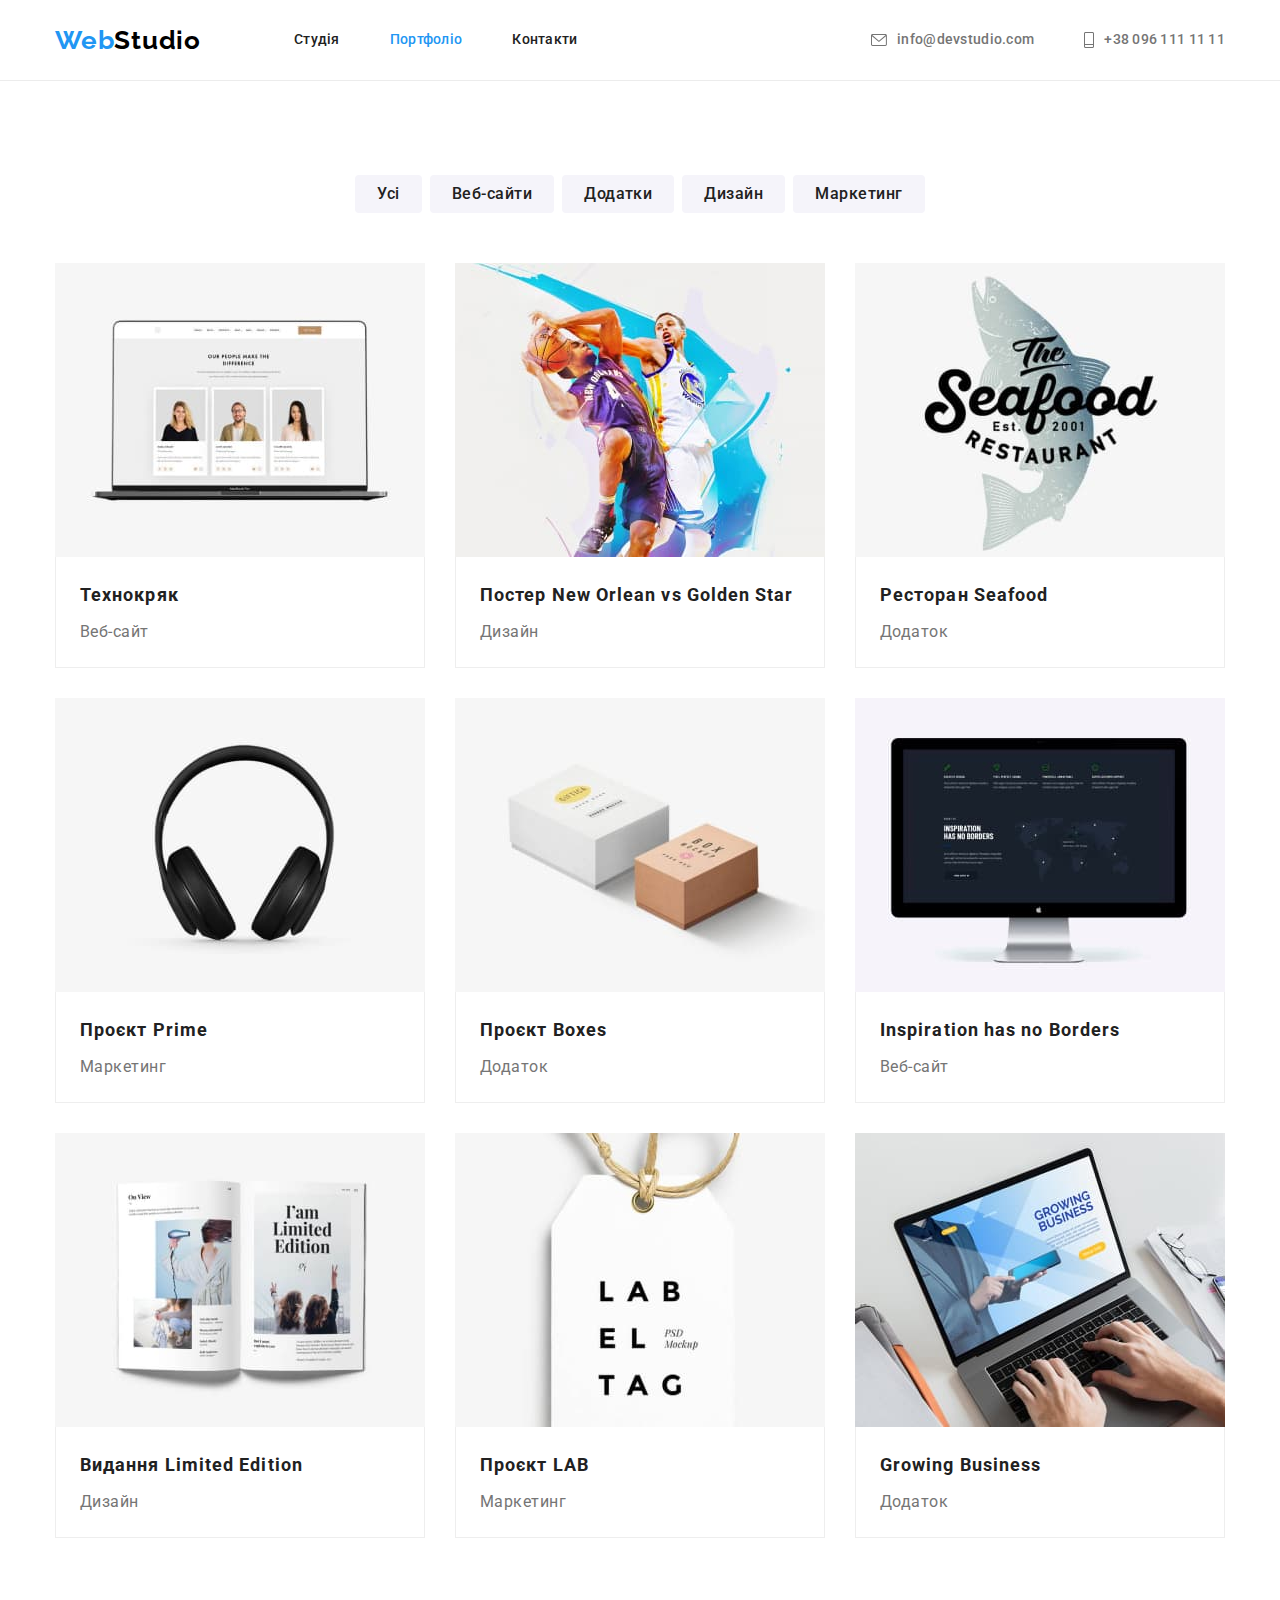
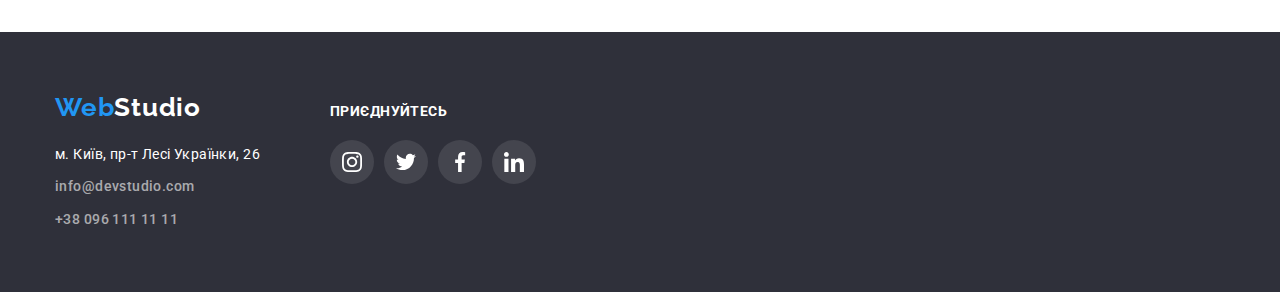
==== portfolio.html @ 3f4d4e77 "update 1" ====
<!DOCTYPE html>
<html lang="uk">

<head>
    <meta charset="UTF-8" />
    <meta http-equiv="X-UA-Compatible" content="IE=edge" />
    <meta name="viewport" content="width=device-width, initial-scale=1.0" />
    <title>Студія</title>
    <link rel="preconnect" href="https://fonts.googleapis.com" />
    <link rel="preconnect" href="https://fonts.gstatic.com" crossorigin />
    <link
        href="https://fonts.googleapis.com/css2?family=Raleway:wght@700&family=Roboto:wght@400;500;700;900&display=swap"
        rel="stylesheet" />
    <link rel="stylesheet" href="https://cdnjs.cloudflare.com/ajax/libs/modern-normalize/1.1.0/modern-normalize.css">
    <link rel="stylesheet" href="modern-normalize">
    <link rel="stylesheet" href="./css/style.css" />
</head>

<body>
    <!-- Шапка -->
    <header class="header">
        <div class="container ">
            <section class="main-nav">
                <nav class="header-navigation">
                    <a class="header-logo link-text" href="./index.html">Web<span
                            class="header-studio">Studio</span></a>
                    <ul class="header-list list-styles">
                        <li class="header-item"><a class="header-link link-text" href="./index.html">Студія</a>
                        </li>
                        <li class="header-item">
                            <a class="header-link link-text current" href="./portfolio.html">Портфоліо</a>
                        </li>
                        <li class="header-item"><a class="header-link link-text" href="">Контакти</a></li>
                    </ul>
                </nav>
                <ul class="header-contact list-styles">
                    <li class="header-contact-link">
                        <a class="header-mail header-link link-text" href="mailto:info@devstudio.com">
                            <svg class="header-img-logo costomers-img-logo" width="16" height="12">
                                <use href="./images/symbol-defs.svg#icon-mail"></use>
                            </svg>
                            info@devstudio.com</a>
                    </li>
                    <li class="header-contact-link">
                        <a class="header-tel header-link link-text" href="tel:+380961111111">
                            <svg class="header-img-logo costomers-img-logo" width="10" height="16">
                                <use href="./images/symbol-defs.svg#icon-tel"></use>
                            </svg>
                            +38 096 111 11 11</a>
                    </li>
                </ul>
            </section>
        </div>
    </header>
    <!-- секція 1 -->
    <main>
        <section class="portfolio">
            <div class="container">
                <ul class="navi-list list-styles link-text">
                    <li class="list-btn">
                        <button class="navi-btn" type="button">Усі</button>
                    </li>
                    <li class="list-btn">
                        <button class="navi-btn" type="button">Веб-сайти</button>
                    </li>
                    <li class="list-btn">
                        <button class="navi-btn" type="button">Додатки</button>
                    </li>
                    <li class="list-btn">
                        <button class="navi-btn" type="button">Дизайн</button>
                    </li>
                    <li class="list-btn">
                        <button class="navi-btn" type="button">Маркетинг</button>
                    </li>
                </ul>
                <h1 class="visually-hidden portfolio-title">Портфоліо</h1>
                <ul class="portfolio-list list-styles">
                    <li class="portfolio-project">
                        <a class="portfolio-link" href=""><img class="portfolio-images" src="./images-portfiio/img1.jpg"
                                alt="Технокряк" width="370" height="294">
                            <div class="progect-description">
                                <h2 class="portfolio-sub-title">Технокряк</h2>
                                <p class="portfolio-text">Веб-сайт</p>
                            </div>
                        </a>
                    </li>
                    <li class="portfolio-project">
                        <a class="portfolio-link" href=""><img class="portfolio-images" src="./images-portfiio/img2.jpg"
                                alt="Постер New Orlean vs Golden Star" width="370" height="294">
                            <div class="progect-description">
                                <h2 class="portfolio-sub-title">Постер <span lang="en">New Orlean vs Golden Star</span>
                                </h2>
                                <p class="portfolio-text">Дизайн</p>
                            </div>
                        </a>
                    </li>
                    <li class="portfolio-project">
                        <a class="portfolio-link" href=""><img class="portfolio-images" src="./images-portfiio/img3.jpg"
                                alt="логотип ресторану Seafood" width="370" height="294">
                            <div class="progect-description">
                                <h2 class="portfolio-sub-title">Ресторан Seafood</h2>
                                <p class="portfolio-text">Додаток</p>
                            </div>
                        </a>
                    </li>
                    <li class="portfolio-project">
                        <a class="portfolio-link" href=""><img class="portfolio-images" src="./images-portfiio/img4.jpg"
                                alt="Проєкт Prime" width="370" height="294">
                            <div class="progect-description">
                                <h2 class="portfolio-sub-title">Проєкт Prime</h2>
                                <p class="portfolio-text">Маркетинг</p>
                            </div>
                        </a>
                    </li>
                    <li class="portfolio-project">
                        <a class="portfolio-link" href=""><img class="portfolio-images" src="./images-portfiio/img5.jpg"
                                alt="Проєкт Boxes" width="370" height="294">
                            <div class="progect-description">
                                <h2 class="portfolio-sub-title">Проєкт Boxes</h2>
                                <p class="portfolio-text">Додаток</p>
                            </div>
                        </a>
                    </li>
                    <li class="portfolio-project">
                        <a class="portfolio-link" href=""><img class="portfolio-images" src="./images-portfiio/img6.jpg"
                                alt="Inspiration has no Borders" width="370" height="294">
                            <div class="progect-description">
                                <h2 class="portfolio-sub-title">
                                    <span lang="en">Inspiration has no Borders</span>
                                </h2>
                                <p class="portfolio-text">Веб-сайт</p>
                            </div>
                        </a>
                    </li>
                    <li class="portfolio-project">
                        <a class="portfolio-link" href=""><img class="portfolio-images" src="./images-portfiio/img7.jpg"
                                alt="Видання Limited Edition" width="370" height="294">
                            <div class="progect-description">
                                <h2 class="portfolio-sub-title">Видання <span lang="en">Limited Edition</span> </h2>
                                <p class="portfolio-text">Дизайн</p>
                            </div>
                        </a>
                    </li>
                    <li class="portfolio-project">
                        <a class="portfolio-link" href=""><img class="portfolio-images" src="./images-portfiio/img8.jpg"
                                alt="Проєкт LAB" width="370" height="294">
                            <div class="progect-description">
                                <h2 class="portfolio-sub-title">Проєкт LAB</h2>
                                <p class="portfolio-text">Маркетинг</p>
                            </div>
                        </a>
                    </li>
                    <li class="portfolio-project">
                        <a class="portfolio-link" href=""><img class="portfolio-images" src="./images-portfiio/img9.jpg"
                                alt="Growing Business" width="370" height="294">
                            <div class="progect-description">
                                <h2 class="portfolio-sub-title"><span lang="en">Growing Business</span></h2>
                                <p class="portfolio-text">Додаток</p>
                            </div>
                        </a>
                    </li>
                </ul>
            </div>
        </section>
    </main>
    <!-- Підвал -->
    <footer class="footer">
        <div class="container footer-thumb">
            <div class="footer-container">
                <a class="footer-logo link-text" href="./index.html">Web<span class="footer-studio">Studio</span></a>
                <address class="footer-address">
                    <ul class="footer-list list-styles link-text">
                        <li class="footer-item">
                            <a class="footer-maps header-link link-text list-styles"
                                href=" https://goo.gl/maps/KbacDpf7Sf644kYd8" target="_blank" rel="noreferrer noopener">
                                м. Київ, пр-т Лесі Українки, 26
                            </a>
                        </li>
                        <li class="footer-item">
                            <a class="footer-mail header-link link-text list-styles" href="mailto:info@devstudio.com"
                                rel="">info@devstudio.com</a>
                        </li>
                        <li class="footer-item">
                            <a class="footer-tel header-link link-text list-styles" href=" tel:+">+38 096 111 11 11</a>
                        </li>
                    </ul>
                </address>
            </div>
            <div class="footer-container-icon">
                <p class="footer-title-icon">приєднуйтесь</p>
                <ul class="footer-list-icon">
                    <li class="footer-link-icon">
                        <a href="" class="footer-address-icon">
                            <svg class="footer-icon" width="20" height="20">
                                <use class="footer-color-logo" href="./images/symbol-defs.svg#icon-instagram"></use>
                            </svg>
                        </a>
                    </li>
                    <li class="footer-link-icon">
                        <a href="" class="footer-address-icon">
                            <svg class="footer-icon" width="20" height="20">
                                <use class="footer-color-logo" href="./images/symbol-defs.svg#icon-twitter"></use>
                            </svg>
                        </a>
                    </li>
                    <li class="footer-link-icon">
                        <a href="" class="footer-address-icon">
                            <svg class="footer-icon" width="20" height="20">
                                <use class="footer-color-logo" href="./images/symbol-defs.svg#icon-facebook"></use>
                            </svg>
                        </a>
                    </li>
                    <li class="footer-link-icon">
                        <a href="" class="footer-address-icon">
                            <svg class="footer-icon" width="20" height="20">
                                <use class="footer-color-logo" href="./images/symbol-defs.svg#icon-linkedin"></use>
                            </svg>
                        </a>
                    </li>
                </ul>
            </div>
        </div>
    </footer>
</body>

</html>
---- css/style.css ----
html {
    box-sizing: border-box;
}

body {
    font-family: 'roboto', sans-serif;
    background-color: #ffffff;
    color: var(--main-Portfolio-text-color);
    font-size: 14px;
    letter-spacing: 0.03em;
}

:root {
    --main-title-color: #ffffff;
    --main-link-color: #212121;
    --main-text-color: #757575;
    --main-btn-color: #ffffff;
    --main-subtitle-color: #212121;
    --main-Portfolio-text-color: #757575;
    --mine-navi-btn-color: #212121;
    --main-order-service: #2196F3;
    --main-background: #2F303A;
    --main-navi-btn-background: #F5F4FA;
    --border-color-cards: #eeeeee;
    --raleway: 'raleway', sans-serif;
    --roboto: 'roboto', sans-serif;
}

.list-styles {
    list-style: none;
    padding-left: 0;
    margin: 0;
}

.header-link:hover,
.header-link:focus {
    color: #2196f3;
}

.link-text {
    text-decoration: none;
    color: inherit;
}


p,
h1,
h2,
h3,
h4,
h5,
h6 {
    margin: 0;
}

ul,
ol {
    margin: 0;
    padding-left: 0;
    list-style: none;
}

a {
    color: currentColor;
    text-decoration: none;
}

img {
    display: block;
    Max-width: 100%;
    Height: auto;

}

address {
    font-style: normal;
}

button {
    display: block;
    cursor: pointer;
    border: none;
    border-radius: 4px;
}

.section {
    padding-top: 94px;
    padding-bottom: 94px;
}


.visually-hidden {
    position: absolute;
    width: 1px;
    height: 1px;
    margin: -1px;
    border: 0;
    padding: 0;
    white-space: nowrap;
    clip-path: inset(100%);
    clip: rect(0 0 0 0);
    overflow: hidden;
}

.container {
    width: 1200px;
    margin: 0 auto;
    padding: 0 15px;
}





/* < !--------header-------- !> */


.main-nav {
    display: flex;
    align-items: center;
}

.header {
    border-bottom: 1px solid #ececec;
}

.header-navigation {
    display: flex;
    align-items: center;

}

.header-logo {
    display: block;
    font-family: var(--raleway);
    font-weight: 700;
    font-size: 26px;
    line-height: 1.19;
    letter-spacing: 0.03em;
    color: var(--main-order-service);
    text-decoration: none;
}

.header-studio {
    font-family: var(--raleway);
    color: #000000;
}

.header-list {
    list-style-type: none;
    align-items: center;
    display: flex;
    margin-left: 93px;
    padding-top: 32px;
    padding-bottom: 32px;
}

.header-item {}

.header-list .header-item:not(:last-child) {
    margin-right: 50px;
}

.header-link {
    display: block;
    font-family: 'Roboto';
    font-weight: 500;
    font-size: 14px;
    line-height: 1.14;
    letter-spacing: 0.02em;
    color: var(--main-link-color);
    display: block;
    display: flex;
    align-items: center;
}

.header-link:hover,
.header-link:focus {
    color: #2196f3;
}

.current {
    color: #2196F3;
}

.header-contact {
    display: flex;
    margin-left: auto;
}

.header-img-logo {
    margin-right: 10px;
}

.header-mail,
.header-tel {
    color: var(--main-text-color);
}

.header-contact .header-contact-link:not(:last-child) {
    margin-right: 50px;
}

.header-link:hover,
.header-link:focus,
.header-mail:hover,
.header-mail:focus,
.header-tel:hover,
.header-tel:focus {
    color: var(--main-order-service);
}

/* < !-------------HERO--------- !> */

.hero {
    margin: 0 auto;
    background-image: linear-gradient(rgba(47, 48, 58, 0.4), rgba(47, 48, 58, 0.4)), url(../images/Img-backraund.jpg);
    background-color: var(--main-background);
    text-align: center;
    padding: 200px 0px;
    width: 1600px;
    height: 600px;
    background-repeat: no-repeat;
    background-size: cover;
}

.hero .container {}

.hero-title {
    font-family: 'Roboto';
    font-weight: 900;
    font-size: 44px;
    line-height: 1.36;
    letter-spacing: 0.06em;
    text-transform: uppercase;
    color: var(--main-title-color);
    max-width: 696px;
    margin: 0 auto;
    margin-bottom: 30px;
}

.hero-btn {
    font-family: inherit;
    font-weight: 700;
    font-size: 16px;
    line-height: 1.88;
    align-items: center;
    text-align: center;
    letter-spacing: 0.06em;
    color: var(--main-title-color);
    cursor: pointer;
    background: #2196f3;
    box-shadow: 0px 4px 4px rgba(0, 0, 0, 0.15);
    display: block;

    margin-left: auto;
    margin-right: auto;
    padding: 10px 32px;
    max-height: 50px;
    border: none;
    border-radius: 4px;
}

.hero-btn:hover,
.hero-btn:focus {
    background-color: #188ce8;
}

/* < !--------------FEATURES------------------ !> */


.features {
    padding: 94px 0;
}

.features-list {
    list-style-type: none;
    display: flex;
}

.features-item {
    width: 270px;
}

.features-logo {
    width: 270px;
    height: 120px;
    display: flex;
    justify-content: center;
    align-items: center;
    background: #F5F4FA;
    margin-bottom: 30px;
}

.features-img-logo {
    fill: currentColor;
}

.color-logo {}

.features-list .features-item:not(:last-child) {
    margin-right: 30px;
}

.item-title {
    color: var(--main-link-color);
    font-weight: 700;
    font-size: 14px;
    line-height: 1.14;
    text-transform: uppercase;
    margin-bottom: 10px;
}

.item-text {
    line-height: 1.71;
}


/* < !-------------------WE-DO------------------ !> */

.work {
    padding-top: 0;
}

.we-do-title {
    font-family: 'Roboto';
    font-weight: 700;
    font-size: 36px;
    line-height: 1.166;
    letter-spacing: 0.03em;
    color: var(--main-link-color);
    text-align: center;
    margin-bottom: 50px;
}

.we-do-list {
    list-style-type: none;
    display: flex;
}

.we-do-photo {}

.we-do-list .we-do-photo:not(:last-child) {
    margin-right: 30px;
}



/* < !-------------------TEAM------------------- !> */


.team {
    background: #F5F4FA;
    padding-top: 94px;
}

.team-title {
    font-weight: 700;
    font-size: 36px;
    line-height: 1.16;
    letter-spacing: 0.03em;
    color: var(--main-link-color);
    margin-bottom: 50px;
    text-align: center;
}

.team-list {
    display: flex;
}

.team-list .team-item:not(:last-child) {
    margin-right: 30px;
}

.team-discription {
    padding-top: 30px;
    padding-bottom: 30px;
}

.team-item {
    background-color: #ffffff;
    box-shadow: 0px 1px 3px rgba(0, 0, 0, 0.12), 0px 1px 1px rgba(0, 0, 0, 0.14),
        0px 2px 1px rgba(0, 0, 0, 0.2);
    border-radius: 0px 0px 4px 4px;
}

.team-item-title {
    font-family: 'Roboto';
    font-weight: 500;
    font-size: 16px;
    line-height: 1, 87;
    letter-spacing: 0.03em;
    color: var(--main-link-color);
    text-align: center;
}

.team-text {
    font-size: 16px;
    line-height: 1.18;
    color: #757575;
    margin-top: 10px;
    text-align: center;
}

.team-list-icon {
    display: flex;
    align-items: center;
    justify-content: center;
    margin-top: 16px;
    gap: 10px;
}

.team-address-icon {
    display: flex;
    align-items: center;
    justify-content: center;
    background: var(--main-btn-color);
    color: #afb1b8;

    border-radius: 50%;
    width: 44px;
    height: 44px;
}

.team-icon {
    fill: currentColor;
    width: 20px;
    height: 20px;
}

.team-address-icon:hover,
.team-address-icon:focus {
    background: var(--main-order-service);
    color: var(--main-btn-color);
}


/* < !---------------------FOOTER-------------------- !> */


.footer {
    background-color: var(--main-background);
    padding-top: 60px;
    padding-bottom: 60px;
}

.footer .footer-studio {
    margin-bottom: 20px;
}

.footer-address {
    margin-top: 20px;
}

.footer-logo {
    font-family: var(--raleway);
    font-style: normal;
    font-weight: 700;
    font-size: 26px;
    line-height: 1.19;
    letter-spacing: 0.03em;
    color: var(--main-order-service);
    margin-bottom: 20px;
}

.footer-studio {
    font-family: var(--raleway);
    font-weight: 700;
    font-size: 26px;
    line-height: 1.19;
    letter-spacing: 0.03em;
    color: var(--main-title-color);
}

.footer-list .footer-item:not(:last-child) {
    margin-bottom: 9px;
}

.footer-maps {
    font-style: normal;
    font-family: 'Roboto';
    font-weight: 400;
    font-size: 14px;
    line-height: 1.71;
    letter-spacing: 0.03em;
    color: var(--main-title-color);
}

.footer-mail,
.footer-tel {
    font-family: 'Roboto';
    font-style: normal;
    display: block;
    font-size: 14px;
    line-height: 1.71;
    letter-spacing: 0.03em;
    color: rgba(255, 255, 255, 0.6);
}

.footer-container-icon {
    margin-left: 70px;
}

.footer-list-icon {
    display: flex;
    justify-content: center;
    margin-top: 20px;
    gap: 10px;
}

.footer-title-icon {
    color: var(--main-title-color);
    font-weight: 700;
    font-size: 14px;
    line-height: 1.14;
    letter-spacing: 0.03em;
    text-transform: uppercase;
}

.footer-link-icon {}

.footer-address-icon {
    display: flex;
    align-items: center;
    justify-content: center;
    background: rgba(255, 255, 255, 0.1);
    color: #ffffff;
    border-radius: 50%;
    width: 44px;
    height: 44px;
}

.footer-icon {
    fill: currentColor;
}

.footer-address-icon:hover,
.footer-address-icon:focus {
    background: #2196f3;
}

.footer-thumb {
    display: flex;
    align-items: baseline;
}



/*--------------------------------------- Page 2 ---------------------------*/



/*----------------- Navi ---------------------------*/



.navi-list {
    list-style-type: none;
    display: flex;
    margin-bottom: 50px;
    justify-content: center;
}

.list-btn {
    display: block;
}

.navi-list .list-btn:not(:last-child) {
    margin-right: 8px;
}

.navi-btn {
    font-family: 'Roboto';
    font-weight: 500;
    font-size: 16px;
    line-height: 1.62;
    text-align: center;
    letter-spacing: 0.03em;
    color: var(--mine-navi-btn-color);
    background: var(--main-navi-btn-background);
    padding: 6px 22px;
    border: transparent;
}

.navi-btn:hover,
.navi-btn:focus {
    background-color: #2196f3;
    color: var(--main-btn-color);
    box-shadow: 0px 3px 1px rgba(0, 0, 0, 0.1), 0px 1px 2px rgba(0, 0, 0, 0.08),
        0px 2px 2px rgba(0, 0, 0, 0.12);
}


/* ---------------Portfolio------------- */

.progect-description {
    padding: 20px 24px;
    border-bottom: 1px solid var(--border-color-cards);
    border-right: 1px solid var(--border-color-cards);
    border-left: 1px solid var(--border-color-cards);
}

.portfolio {
    padding: 94px 0;
}

.portfolio-title {
    color: var(--main-subtitle-color);
    font-weight: 700;
    font-size: 18px;
    line-height: 2;
    letter-spacing: 0.06em;
    margin-bottom: 4px;
}

.portfolio-list {
    list-style-type: none;
    display: flex;
    flex-wrap: wrap;
    gap: 30px;

}


.portfolio-project {
    width: 370px;

}

.portfolio-link {
    display: block;
}

.portfolio-link:hover,
.portfolio-link:focus {
    box-shadow: 0px 1px 1px rgba(0, 0, 0, 0.12), 0px 4px 4px rgba(0, 0, 0, 0.06), 1px 4px 6px rgba(0, 0, 0, 0.16);
}

.portfolio-images {}

.portfolio-sub-title {
    font-weight: 700;
    font-size: 18px;
    line-height: 2;
    letter-spacing: 0.06em;
    margin-bottom: 4px;
    color: var(--main-subtitle-color);

}

.portfolio-text {
    font-size: 16px;
    line-height: 1.87;
    letter-spacing: 0.03em;
    color: var(--main-Portfolio-text-color);

}

/*--------------------------------------regular customers----------------------------------------*/

.customers {
    padding: 94px 0;

}

.customers-title {
    font-family: 'Roboto';
    font-style: normal;
    font-weight: 700;
    font-size: 36px;
    line-height: 1.16;
    text-align: center;
    letter-spacing: 0.03em;

    color: #212121;
}

.customers-logo {
    display: flex;
    justify-content: center;
    align-items: center;
    gap: 30px;
    margin-top: 50px;
}

.customers-link-logo {
    display: flex;
    width: 170px;
    height: 92px;
    justify-content: center;
    align-items: center;
    color: #afb1b8;
    border: 1px solid #afb1b8;
    border-radius: 4px;
}

.costomers-img-logo {
    fill: currentColor;
}

.customers-link-logo:hover,
.customers-link-logo:focus {
    color: var(--main-order-service);
    border-color: var(--main-order-service);
}
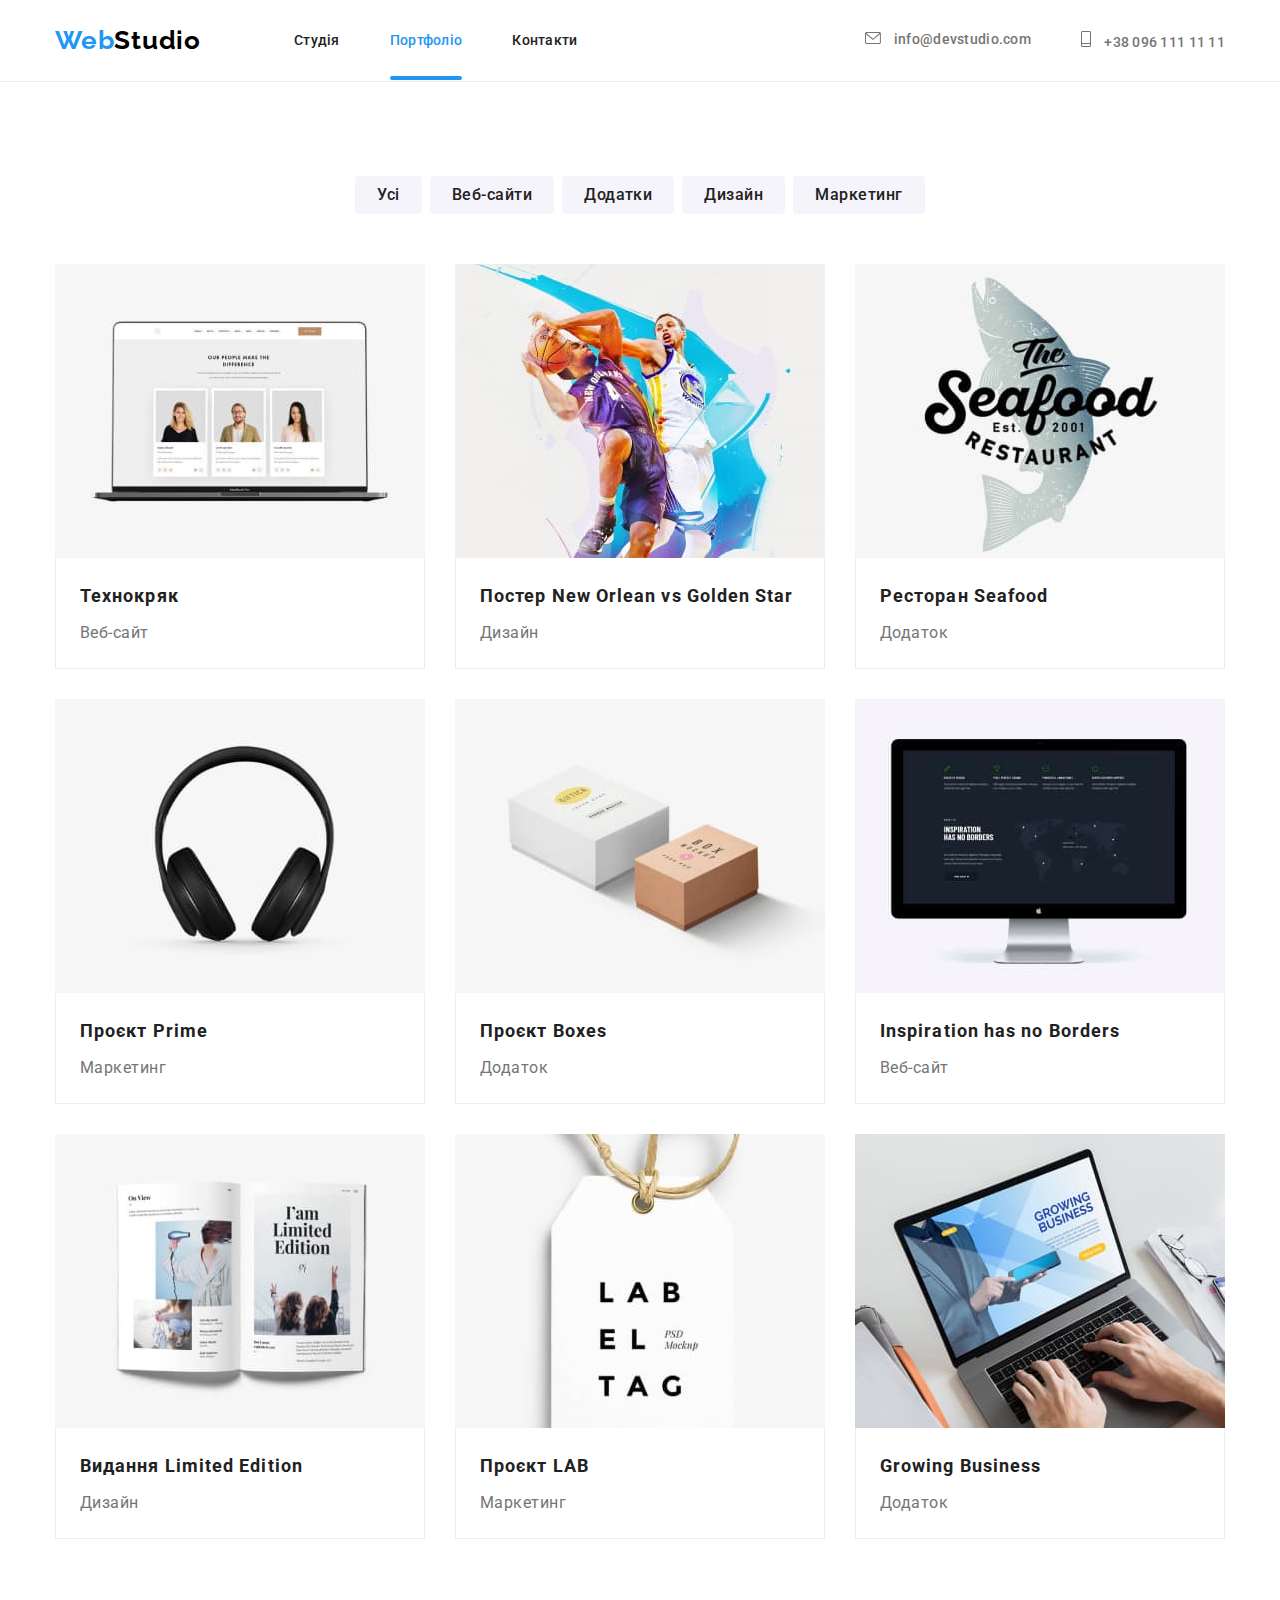
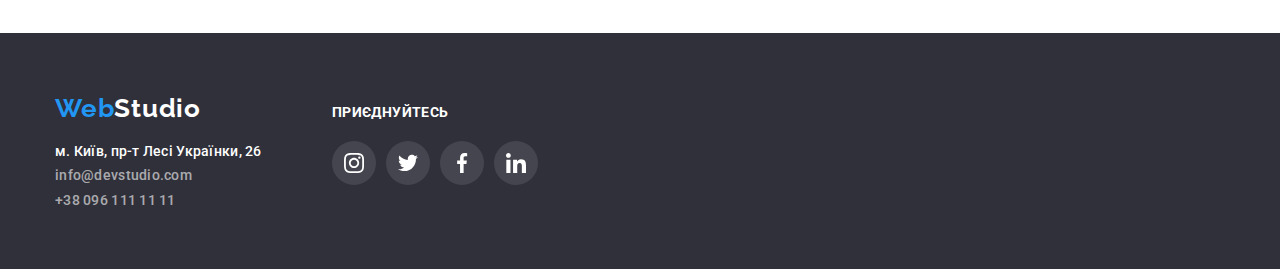
==== commit 1a69442b: "update" ====
--- a/portfolio.html
+++ b/portfolio.html
@@ -76,8 +76,21 @@
                 <h1 class="visually-hidden portfolio-title">Портфоліо</h1>
                 <ul class="portfolio-list list-styles">
                     <li class="portfolio-project">
-                        <a class="portfolio-link" href=""><img class="portfolio-images" src="./images-portfiio/img1.jpg"
-                                alt="Технокряк" width="370" height="294">
+                        <a class="portfolio-link" href="">
+                            <div class="text-overlay">
+                                <div class="portfolio-img-position">
+                                    <img class="portfolio-images" src="./images-portfiio/img1.jpg" alt="Технокряк"
+                                        width="370" height="294">
+                                    <div class="container-position-portfolio">
+                                        <p class="text-position">
+                                            Ресурс пропонує комплексні пропозиції з різним рівнем функціоналу та
+                                            сервісів.
+                                            Все це дозволить відвідувачу отримати
+                                            вичерпні відомості про компанію чи приватну особу.
+                                        </p>
+                                    </div>
+                                </div>
+                            </div>
                             <div class="progect-description">
                                 <h2 class="portfolio-sub-title">Технокряк</h2>
                                 <p class="portfolio-text">Веб-сайт</p>
@@ -85,8 +98,18 @@
                         </a>
                     </li>
                     <li class="portfolio-project">
-                        <a class="portfolio-link" href=""><img class="portfolio-images" src="./images-portfiio/img2.jpg"
-                                alt="Постер New Orlean vs Golden Star" width="370" height="294">
+                        <a class="portfolio-link" href="">
+                            <div class="portfolio-img-position">
+                                <img class="portfolio-images" src="./images-portfiio/img2.jpg"
+                                    alt="Постер New Orlean vs Golden Star" width="370" height="294">
+                                <div class="container-position-portfolio">
+                                    <p class="text-position">
+                                        Ресурс пропонує комплексні пропозиції з різним рівнем функціоналу та сервісів.
+                                        Все це дозволить відвідувачу отримати
+                                        вичерпні відомості про компанію чи приватну особу.
+                                    </p>
+                                </div>
+                            </div>
                             <div class="progect-description">
                                 <h2 class="portfolio-sub-title">Постер <span lang="en">New Orlean vs Golden Star</span>
                                 </h2>
@@ -95,8 +118,18 @@
                         </a>
                     </li>
                     <li class="portfolio-project">
-                        <a class="portfolio-link" href=""><img class="portfolio-images" src="./images-portfiio/img3.jpg"
-                                alt="логотип ресторану Seafood" width="370" height="294">
+                        <a class="portfolio-link" href="">
+                            <div class="portfolio-img-position">
+                                <img class="portfolio-images" src="./images-portfiio/img3.jpg" alt="логотип ресторану"
+                                    width="370" height="294">
+                                <div class="container-position-portfolio">
+                                    <p class="text-position">
+                                        Ресурс пропонує комплексні пропозиції з різним рівнем функціоналу та сервісів.
+                                        Все це дозволить відвідувачу отримати
+                                        вичерпні відомості про компанію чи приватну особу.
+                                    </p>
+                                </div>
+                            </div>
                             <div class="progect-description">
                                 <h2 class="portfolio-sub-title">Ресторан Seafood</h2>
                                 <p class="portfolio-text">Додаток</p>
@@ -104,8 +137,18 @@
                         </a>
                     </li>
                     <li class="portfolio-project">
-                        <a class="portfolio-link" href=""><img class="portfolio-images" src="./images-portfiio/img4.jpg"
-                                alt="Проєкт Prime" width="370" height="294">
+                        <a class="portfolio-link" href="">
+                            <div class="portfolio-img-position">
+                                <img class="portfolio-images" src="./images-portfiio/img4.jpg" alt="Проєкт Prime"
+                                    width="370" height="294">
+                                <div class="container-position-portfolio">
+                                    <p class="text-position">
+                                        Ресурс пропонує комплексні пропозиції з різним рівнем функціоналу та сервісів.
+                                        Все це дозволить відвідувачу отримати
+                                        вичерпні відомості про компанію чи приватну особу.
+                                    </p>
+                                </div>
+                            </div>
                             <div class="progect-description">
                                 <h2 class="portfolio-sub-title">Проєкт Prime</h2>
                                 <p class="portfolio-text">Маркетинг</p>
@@ -113,8 +156,18 @@
                         </a>
                     </li>
                     <li class="portfolio-project">
-                        <a class="portfolio-link" href=""><img class="portfolio-images" src="./images-portfiio/img5.jpg"
-                                alt="Проєкт Boxes" width="370" height="294">
+                        <a class="portfolio-link" href="">
+                            <div class="portfolio-img-position">
+                                <img class="portfolio-images" src="./images-portfiio/img5.jpg" alt="Проєкт Boxes"
+                                    width="370" height="294">
+                                <div class="container-position-portfolio">
+                                    <p class="text-position">
+                                        Ресурс пропонує комплексні пропозиції з різним рівнем функціоналу та сервісів.
+                                        Все це дозволить відвідувачу отримати
+                                        вичерпні відомості про компанію чи приватну особу.
+                                    </p>
+                                </div>
+                            </div>
                             <div class="progect-description">
                                 <h2 class="portfolio-sub-title">Проєкт Boxes</h2>
                                 <p class="portfolio-text">Додаток</p>
@@ -122,8 +175,18 @@
                         </a>
                     </li>
                     <li class="portfolio-project">
-                        <a class="portfolio-link" href=""><img class="portfolio-images" src="./images-portfiio/img6.jpg"
-                                alt="Inspiration has no Borders" width="370" height="294">
+                        <a class="portfolio-link" href="">
+                            <div class="portfolio-img-position">
+                                <img class="portfolio-images" src="./images-portfiio/img6.jpg"
+                                    alt="Inspiration has no Borders" width="370" height="294">
+                                <div class="container-position-portfolio">
+                                    <p class="text-position">
+                                        Ресурс пропонує комплексні пропозиції з різним рівнем функціоналу та сервісів.
+                                        Все це дозволить відвідувачу отримати
+                                        вичерпні відомості про компанію чи приватну особу.
+                                    </p>
+                                </div>
+                            </div>
                             <div class="progect-description">
                                 <h2 class="portfolio-sub-title">
                                     <span lang="en">Inspiration has no Borders</span>
@@ -133,8 +196,18 @@
                         </a>
                     </li>
                     <li class="portfolio-project">
-                        <a class="portfolio-link" href=""><img class="portfolio-images" src="./images-portfiio/img7.jpg"
-                                alt="Видання Limited Edition" width="370" height="294">
+                        <a class="portfolio-link" href="">
+                            <div class="portfolio-img-position">
+                                <img class="portfolio-images" src="./images-portfiio/img7.jpg"
+                                    alt="Видання Limited Edition" width="370" height="294">
+                                <div class="container-position-portfolio">
+                                    <p class="text-position">
+                                        Ресурс пропонує комплексні пропозиції з різним рівнем функціоналу та сервісів.
+                                        Все це дозволить відвідувачу отримати
+                                        вичерпні відомості про компанію чи приватну особу.
+                                    </p>
+                                </div>
+                            </div>
                             <div class="progect-description">
                                 <h2 class="portfolio-sub-title">Видання <span lang="en">Limited Edition</span> </h2>
                                 <p class="portfolio-text">Дизайн</p>
@@ -142,8 +215,18 @@
                         </a>
                     </li>
                     <li class="portfolio-project">
-                        <a class="portfolio-link" href=""><img class="portfolio-images" src="./images-portfiio/img8.jpg"
-                                alt="Проєкт LAB" width="370" height="294">
+                        <a class="portfolio-link" href="">
+                            <div class="portfolio-img-position">
+                                <img class="portfolio-images" src="./images-portfiio/img8.jpg" alt="Проєкт LAB"
+                                    width="370" height="294">
+                                <div class="container-position-portfolio">
+                                    <p class="text-position">
+                                        Ресурс пропонує комплексні пропозиції з різним рівнем функціоналу та сервісів.
+                                        Все це дозволить відвідувачу отримати
+                                        вичерпні відомості про компанію чи приватну особу.
+                                    </p>
+                                </div>
+                            </div>
                             <div class="progect-description">
                                 <h2 class="portfolio-sub-title">Проєкт LAB</h2>
                                 <p class="portfolio-text">Маркетинг</p>
@@ -151,8 +234,18 @@
                         </a>
                     </li>
                     <li class="portfolio-project">
-                        <a class="portfolio-link" href=""><img class="portfolio-images" src="./images-portfiio/img9.jpg"
-                                alt="Growing Business" width="370" height="294">
+                        <a class="portfolio-link" href="">
+                            <div class="portfolio-img-position">
+                                <img class="portfolio-images" src="./images-portfiio/img9.jpg" alt="Growing Business"
+                                    width="370" height="294">
+                                <div class="container-position-portfolio">
+                                    <p class="text-position">
+                                        Ресурс пропонує комплексні пропозиції з різним рівнем функціоналу та сервісів.
+                                        Все це дозволить відвідувачу отримати
+                                        вичерпні відомості про компанію чи приватну особу.
+                                    </p>
+                                </div>
+                            </div>
                             <div class="progect-description">
                                 <h2 class="portfolio-sub-title"><span lang="en">Growing Business</span></h2>
                                 <p class="portfolio-text">Додаток</p>
@@ -171,17 +264,17 @@
                 <address class="footer-address">
                     <ul class="footer-list list-styles link-text">
                         <li class="footer-item">
-                            <a class="footer-maps header-link link-text list-styles"
+                            <a class="footer-maps footer-link link-text list-styles"
                                 href=" https://goo.gl/maps/KbacDpf7Sf644kYd8" target="_blank" rel="noreferrer noopener">
                                 м. Київ, пр-т Лесі Українки, 26
                             </a>
                         </li>
                         <li class="footer-item">
-                            <a class="footer-mail header-link link-text list-styles" href="mailto:info@devstudio.com"
+                            <a class="footer-mail footer-link link-text list-styles" href="mailto:info@devstudio.com"
                                 rel="">info@devstudio.com</a>
                         </li>
                         <li class="footer-item">
-                            <a class="footer-tel header-link link-text list-styles" href=" tel:+">+38 096 111 11 11</a>
+                            <a class="footer-tel footer-link link-text list-styles" href=" tel:+">+38 096 111 11 11</a>
                         </li>
                     </ul>
                 </address>
@@ -221,6 +314,7 @@
             </div>
         </div>
     </footer>
+    <script src="./js/modal.js"></script>
 </body>
 
-</html>+<footer--- a/css/style.css
+++ b/css/style.css
@@ -24,6 +24,9 @@
     --border-color-cards: #eeeeee;
     --raleway: 'raleway', sans-serif;
     --roboto: 'roboto', sans-serif;
+
+    --transition-timing: 250ms;
+    --cubic: cubic-bezier(0.4, 0, 0.2, 1);
 }
 
 .list-styles {
@@ -35,6 +38,7 @@
 .header-link:hover,
 .header-link:focus {
     color: #2196f3;
+    transition: var(--transition-timing) var(--cubic);
 }
 
 .link-text {
@@ -108,8 +112,54 @@
     padding: 0 15px;
 }
 
-
-
+.backdrop {
+    position: fixed;
+    top: 0;
+    left: 0;
+    width: 100%;
+    height: 100%;
+    background-color: rgba(0, 0, 0, 0.2);
+    visibility: visible;
+    opacity: 1;
+    transition: opacity var(--transition-timing) var(--cubic),
+        visibility var(--transition-timing) var(--cubic);
+}
+
+.backdrop.is-hidden {
+    opacity: 0;
+    pointer-events: none;
+    visibility: hidden;
+}
+
+.modal {
+    min-width: 528px;
+    min-height: 581px;
+    background-color: #FFFFFF;
+    position: absolute;
+    padding: 17px 17px;
+    top: 50%;
+    left: 50%;
+    transform: translate(-50%, -50%) scale(1);
+}
+
+.model-tap {
+    width: 30px;
+    height: 30px;
+    border-radius: 50%;
+    background-color: var(--main-btn-color);
+    position: absolute;
+    right: 8px;
+    top: 8px;
+    cursor: pointer;
+
+    display: flex;
+    align-items: center;
+    justify-content: center;
+}
+
+.modal-close {}
+
+.modal-close-tap {}
 
 
 /* < !--------header-------- !> */
@@ -162,25 +212,39 @@
 }
 
 .header-link {
-    display: block;
-    font-family: 'Roboto';
+    color: var(--main-link-color);
+    text-decoration: none;
     font-weight: 500;
     font-size: 14px;
     line-height: 1.14;
     letter-spacing: 0.02em;
-    color: var(--main-link-color);
-    display: block;
-    display: flex;
-    align-items: center;
+    padding-top: 32px;
+    padding-bottom: 32px;
+    position: relative;
 }
 
 .header-link:hover,
 .header-link:focus {
     color: #2196f3;
+    transform: var(--transition-timing) var(--cubic);
 }
 
 .current {
     color: #2196F3;
+}
+
+.current::after {
+    position: absolute;
+    content: '';
+    display: block;
+
+    left: 0;
+    bottom: 0px;
+
+    width: 100%;
+    height: 4px;
+    border-radius: 2px;
+    background-color: #2196f3;
 }
 
 .header-contact {
@@ -208,6 +272,7 @@
 .header-tel:hover,
 .header-tel:focus {
     color: var(--main-order-service);
+    transition: var(--transition-timing) var(--cubic);
 }
 
 /* < !-------------HERO--------- !> */
@@ -264,6 +329,7 @@
 .hero-btn:hover,
 .hero-btn:focus {
     background-color: #188ce8;
+    transition: var(--transition-timing) var(--cubic);
 }
 
 /* < !--------------FEATURES------------------ !> */
@@ -344,7 +410,30 @@
     margin-right: 30px;
 }
 
-
+.work-photo {
+    position: relative;
+    bottom: 0;
+}
+
+.work-text {
+    position: absolute;
+    display: flex;
+    align-items: center;
+    justify-content: center;
+
+    bottom: 0;
+    left: 0;
+    height: 70px;
+    width: 100%;
+
+    background-color: rgba(47, 48, 58, 0.8);
+    color: #ffffff;
+    font-weight: 700;
+    font-size: 14px;
+    line-height: 1.14;
+    letter-spacing: 0.03em;
+    text-transform: uppercase;
+}
 
 /* < !-------------------TEAM------------------- !> */
 
@@ -352,6 +441,7 @@
 .team {
     background: #F5F4FA;
     padding-top: 94px;
+    padding-bottom: 94px;
 }
 
 .team-title {
@@ -383,6 +473,7 @@
         0px 2px 1px rgba(0, 0, 0, 0.2);
     border-radius: 0px 0px 4px 4px;
 }
+
 
 .team-item-title {
     font-family: 'Roboto';
@@ -432,6 +523,7 @@
 .team-address-icon:focus {
     background: var(--main-order-service);
     color: var(--main-btn-color);
+    transition: var(--transition-timing) var(--cubic);
 }
 
 
@@ -517,7 +609,23 @@
     text-transform: uppercase;
 }
 
-.footer-link-icon {}
+.footer-link {
+    display: block;
+    font-family: 'Roboto';
+    font-weight: 500;
+    font-size: 14px;
+    line-height: 1.14;
+    letter-spacing: 0.02em;
+    display: block;
+    display: flex;
+    align-items: center;
+}
+
+.footer-link:hover,
+.footer-link:focus {
+    color: #2196f3;
+    transition: var(--transition-timing) var(--cubic);
+}
 
 .footer-address-icon {
     display: flex;
@@ -537,6 +645,7 @@
 .footer-address-icon:hover,
 .footer-address-icon:focus {
     background: #2196f3;
+    transition: var(--transition-timing) var(--cubic);
 }
 
 .footer-thumb {
@@ -588,6 +697,7 @@
     color: var(--main-btn-color);
     box-shadow: 0px 3px 1px rgba(0, 0, 0, 0.1), 0px 1px 2px rgba(0, 0, 0, 0.08),
         0px 2px 2px rgba(0, 0, 0, 0.12);
+    transition: var(--transition-timing) var(--cubic);
 }
 
 
@@ -600,6 +710,12 @@
     border-left: 1px solid var(--border-color-cards);
 }
 
+.portfolio-project:hover {
+    border: 1px solid #EEEEEE;
+    box-shadow: 0px 1px 1px rgba(0, 0, 0, 0.12), 0px 4px 4px rgba(0, 0, 0, 0.06), 1px 4px 6px rgba(0, 0, 0, 0.16);
+    transition: var(--cubic) var(--transition-timing);
+}
+
 .portfolio {
     padding: 94px 0;
 }
@@ -627,16 +743,61 @@
 
 }
 
-.portfolio-link {
-    display: block;
+.portfolio-project:hover .portfolio-project .portfolio-link {
+    display: block;
+    position: relative;
+    transition: var(--transition-timing) var(--cubic);
 }
 
 .portfolio-link:hover,
 .portfolio-link:focus {
     box-shadow: 0px 1px 1px rgba(0, 0, 0, 0.12), 0px 4px 4px rgba(0, 0, 0, 0.06), 1px 4px 6px rgba(0, 0, 0, 0.16);
+    transition: var(--transition-timing) var(--cubic);
+}
+
+.portfolio-link:hover .container-position-portfolio {
+    opacity: 1;
+    transition: var(--transition-timing) var(--cubic);
 }
 
 .portfolio-images {}
+
+.portfolio-img-position {
+    position: relative;
+    overflow: hidden;
+}
+
+.container-position-portfolio {
+    position: absolute;
+    display: flex;
+    top: 0px;
+    background: rgba(33, 150, 243, 0.9);
+    width: 100%;
+    height: 100%;
+    opacity: 0;
+    transform: translateY(101%);
+    transition: var(--cubic) var(--transition-timing);
+}
+
+.portfolio-img-position:hover .container-position-portfolio {
+    transform: translateY(0);
+}
+
+.text-position {
+    font-family: 'Roboto';
+    font-style: normal;
+    font-weight: 400;
+    font-size: 18px;
+    line-height: 28px;
+    /* or 156% */
+
+    letter-spacing: 0.03em;
+
+    color: #FFFFFF;
+
+    padding: 64px 24px;
+}
+
 
 .portfolio-sub-title {
     font-weight: 700;
@@ -702,4 +863,5 @@
 .customers-link-logo:focus {
     color: var(--main-order-service);
     border-color: var(--main-order-service);
+    transition: var(--transition-timing) var(--cubic);
 }